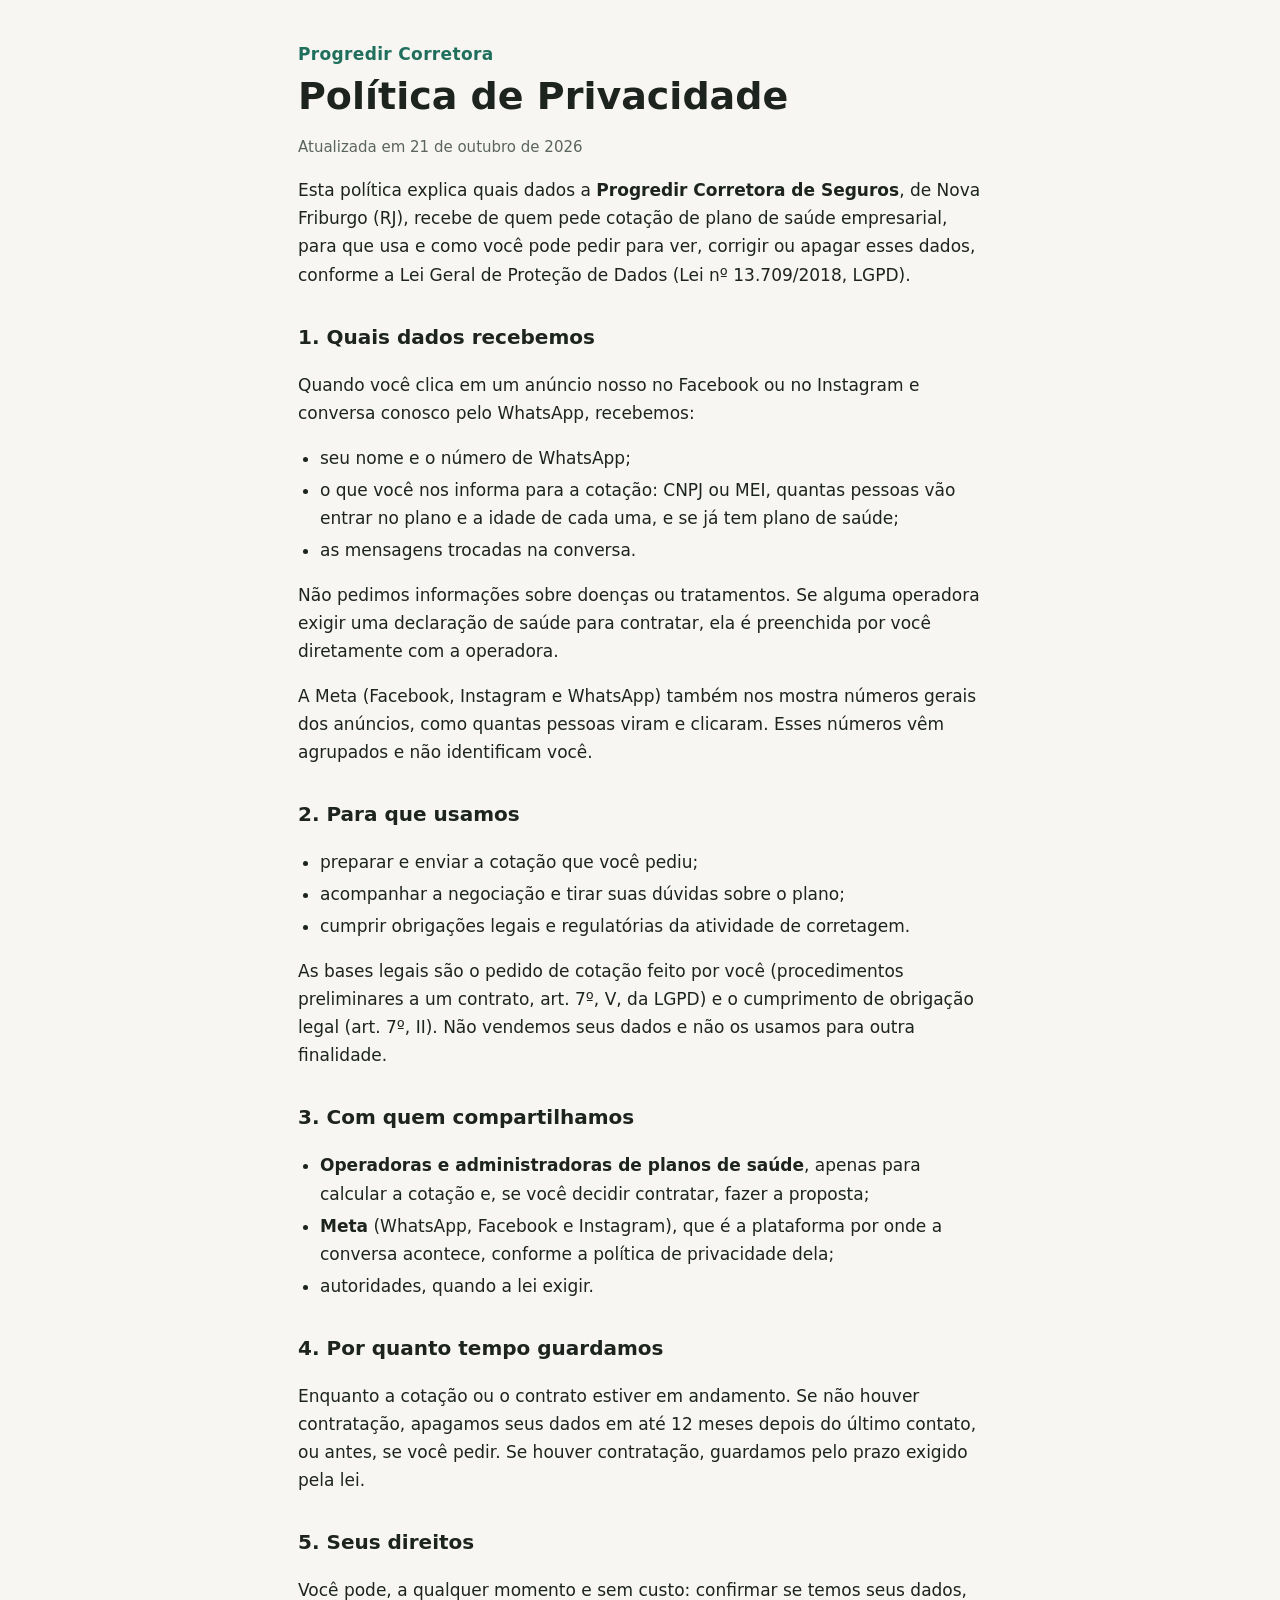
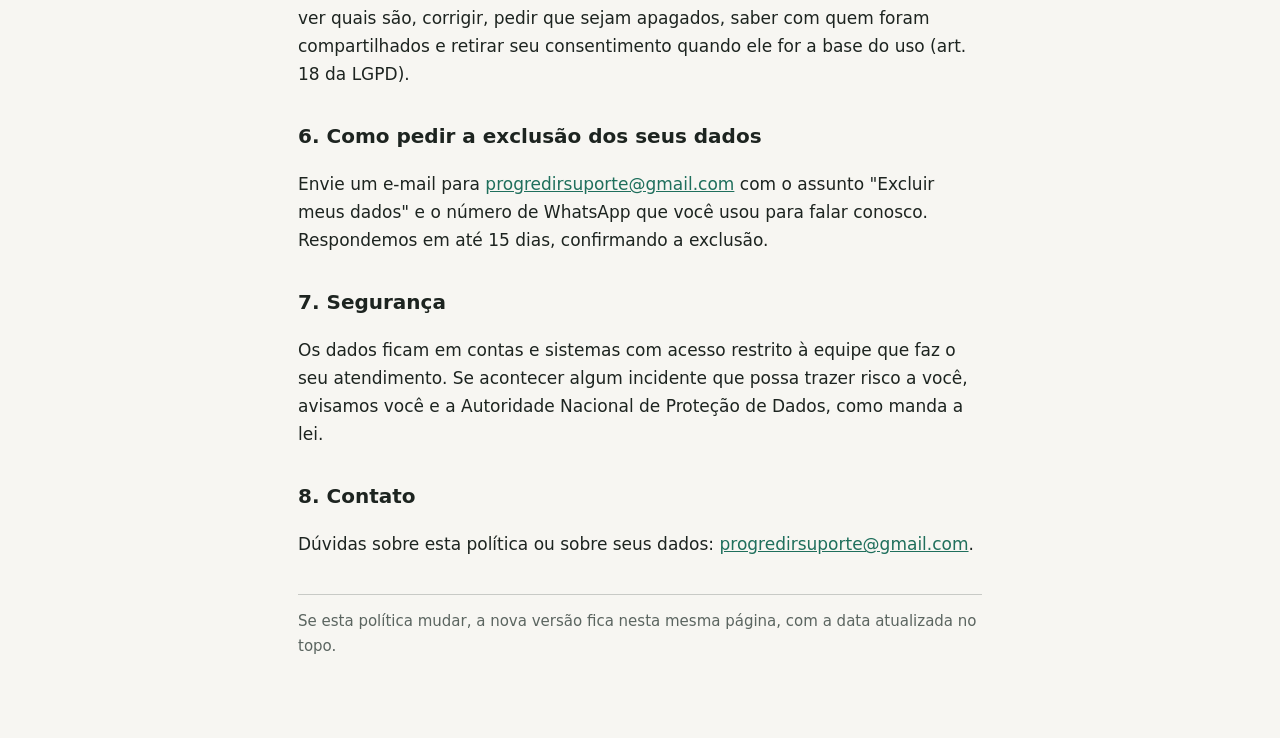
==== privacidade/index.html @ 3217b08e "Pagina da Progredir e politica de privacidade (LGPD) Co-Authored-By: Claude Opus 5.5 <noreply@anthro" ====
<!doctype html>
<html lang="pt-BR">
<head>
<meta charset="utf-8">
<meta name="viewport" content="width=device-width, initial-scale=1">
<title>Política de Privacidade · Progredir Corretora</title>
<meta name="description" content="Como a Progredir Corretora trata os dados de quem pede cotação de plano de saúde empresarial.">
<link rel="stylesheet" href="../estilo.css">
</head>
<body>
<main>
  <p class="marca"><a href="../">Progredir Corretora</a></p>
  <h1>Política de Privacidade</h1>
  <p class="data">Atualizada em 21 de outubro de 2026</p>

  <p>Esta política explica quais dados a <b>Progredir Corretora de Seguros</b>, de Nova Friburgo (RJ), recebe de quem
  pede cotação de plano de saúde empresarial, para que usa e como você pode pedir para ver, corrigir ou apagar esses dados,
  conforme a Lei Geral de Proteção de Dados (Lei nº 13.709/2018, LGPD).</p>

  <h2>1. Quais dados recebemos</h2>
  <p>Quando você clica em um anúncio nosso no Facebook ou no Instagram e conversa conosco pelo WhatsApp, recebemos:</p>
  <ul>
    <li>seu nome e o número de WhatsApp;</li>
    <li>o que você nos informa para a cotação: CNPJ ou MEI, quantas pessoas vão entrar no plano e a idade de cada uma, e se já tem plano de saúde;</li>
    <li>as mensagens trocadas na conversa.</li>
  </ul>
  <p>Não pedimos informações sobre doenças ou tratamentos. Se alguma operadora exigir uma declaração de saúde para contratar,
  ela é preenchida por você diretamente com a operadora.</p>
  <p>A Meta (Facebook, Instagram e WhatsApp) também nos mostra números gerais dos anúncios, como quantas pessoas viram e clicaram.
  Esses números vêm agrupados e não identificam você.</p>

  <h2>2. Para que usamos</h2>
  <ul>
    <li>preparar e enviar a cotação que você pediu;</li>
    <li>acompanhar a negociação e tirar suas dúvidas sobre o plano;</li>
    <li>cumprir obrigações legais e regulatórias da atividade de corretagem.</li>
  </ul>
  <p>As bases legais são o pedido de cotação feito por você (procedimentos preliminares a um contrato, art. 7º, V, da LGPD) e o
  cumprimento de obrigação legal (art. 7º, II). Não vendemos seus dados e não os usamos para outra finalidade.</p>

  <h2>3. Com quem compartilhamos</h2>
  <ul>
    <li><b>Operadoras e administradoras de planos de saúde</b>, apenas para calcular a cotação e, se você decidir contratar, fazer a proposta;</li>
    <li><b>Meta</b> (WhatsApp, Facebook e Instagram), que é a plataforma por onde a conversa acontece, conforme a política de privacidade dela;</li>
    <li>autoridades, quando a lei exigir.</li>
  </ul>

  <h2>4. Por quanto tempo guardamos</h2>
  <p>Enquanto a cotação ou o contrato estiver em andamento. Se não houver contratação, apagamos seus dados em até 12 meses
  depois do último contato, ou antes, se você pedir. Se houver contratação, guardamos pelo prazo exigido pela lei.</p>

  <h2>5. Seus direitos</h2>
  <p>Você pode, a qualquer momento e sem custo: confirmar se temos seus dados, ver quais são, corrigir, pedir que sejam apagados,
  saber com quem foram compartilhados e retirar seu consentimento quando ele for a base do uso (art. 18 da LGPD).</p>

  <h2 id="exclusao">6. Como pedir a exclusão dos seus dados</h2>
  <p>Envie um e-mail para <a href="mailto:progredirsuporte@gmail.com">progredirsuporte@gmail.com</a> com o assunto "Excluir meus dados" e o número de WhatsApp que
  você usou para falar conosco. Respondemos em até 15 dias, confirmando a exclusão.</p>

  <h2>7. Segurança</h2>
  <p>Os dados ficam em contas e sistemas com acesso restrito à equipe que faz o seu atendimento. Se acontecer algum incidente que
  possa trazer risco a você, avisamos você e a Autoridade Nacional de Proteção de Dados, como manda a lei.</p>

  <h2>8. Contato</h2>
  <p>Dúvidas sobre esta política ou sobre seus dados: <a href="mailto:progredirsuporte@gmail.com">progredirsuporte@gmail.com</a>.</p>

  <p class="rodape">Se esta política mudar, a nova versão fica nesta mesma página, com a data atualizada no topo.</p>
</main>
</body>
</html>
---- estilo.css ----
:root { --fundo: #f7f6f2; --texto: #1d2420; --suave: #5b6560; --acento: #1f6f5c; color-scheme: light; }
@media (prefers-color-scheme: dark) { :root { --fundo: #121614; --texto: #e6ece8; --suave: #9aa8a0; --acento: #5cc3a2; color-scheme: dark; } }
* { box-sizing: border-box; }
body { margin: 0; background: var(--fundo); color: var(--texto); font: 17px/1.65 "Segoe UI", system-ui, -apple-system, sans-serif; }
main { max-width: 720px; margin: 0 auto; padding: 40px 18px 64px; }
h1 { font-size: clamp(28px, 5vw, 38px); line-height: 1.2; margin: 6px 0 4px; }
h2 { font-size: 20px; margin: 32px 0 8px; }
a { color: var(--acento); }
ul { padding-left: 22px; }
li + li { margin-top: 4px; }
.marca { margin: 0; font-weight: 700; letter-spacing: .02em; }
.marca a { text-decoration: none; }
.data, .rodape { color: var(--suave); font-size: 15px; }
.rodape { margin-top: 36px; border-top: 1px solid color-mix(in srgb, var(--suave) 30%, transparent); padding-top: 14px; }
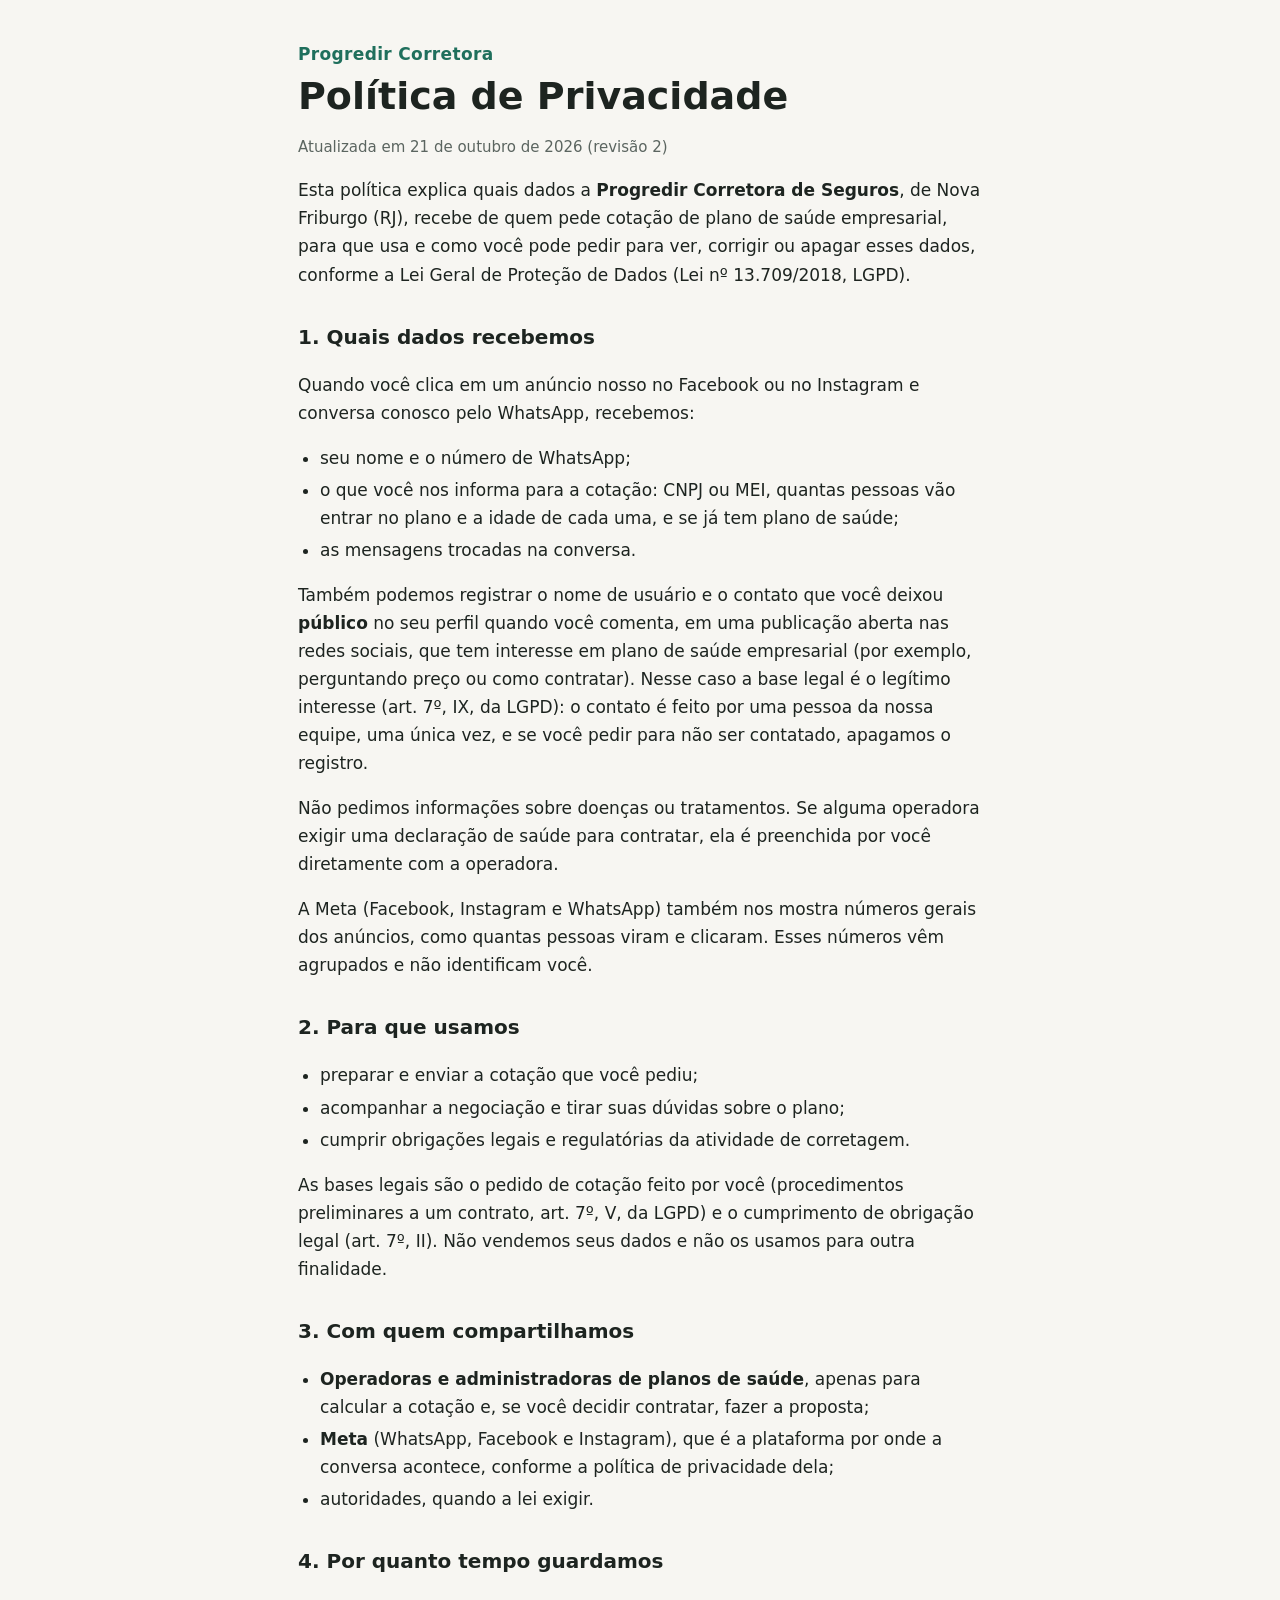
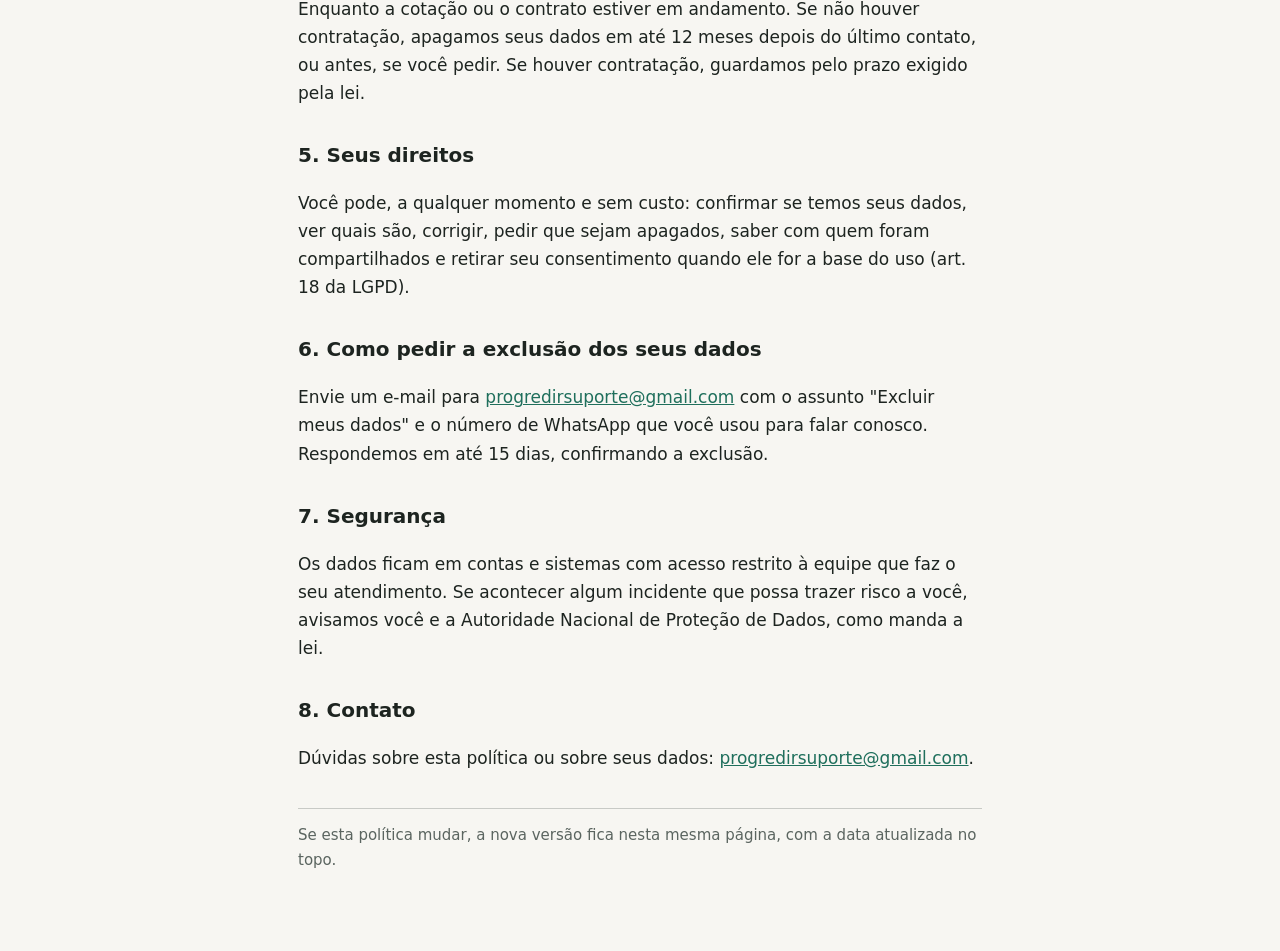
==== commit c2ba8adb: "Politica: contato publico de quem demonstra interesse em comentarios Co-Authored-By: Claude Opus 5.5" ====
--- a/privacidade/index.html
+++ b/privacidade/index.html
@@ -11,7 +11,7 @@
 <main>
   <p class="marca"><a href="../">Progredir Corretora</a></p>
   <h1>Política de Privacidade</h1>
-  <p class="data">Atualizada em 21 de outubro de 2026</p>
+  <p class="data">Atualizada em 21 de outubro de 2026 (revisão 2)</p>
 
   <p>Esta política explica quais dados a <b>Progredir Corretora de Seguros</b>, de Nova Friburgo (RJ), recebe de quem
   pede cotação de plano de saúde empresarial, para que usa e como você pode pedir para ver, corrigir ou apagar esses dados,
@@ -24,6 +24,10 @@
     <li>o que você nos informa para a cotação: CNPJ ou MEI, quantas pessoas vão entrar no plano e a idade de cada uma, e se já tem plano de saúde;</li>
     <li>as mensagens trocadas na conversa.</li>
   </ul>
+  <p>Também podemos registrar o nome de usuário e o contato que você deixou <b>público</b> no seu perfil quando você
+  comenta, em uma publicação aberta nas redes sociais, que tem interesse em plano de saúde empresarial (por exemplo,
+  perguntando preço ou como contratar). Nesse caso a base legal é o legítimo interesse (art. 7º, IX, da LGPD): o contato é
+  feito por uma pessoa da nossa equipe, uma única vez, e se você pedir para não ser contatado, apagamos o registro.</p>
   <p>Não pedimos informações sobre doenças ou tratamentos. Se alguma operadora exigir uma declaração de saúde para contratar,
   ela é preenchida por você diretamente com a operadora.</p>
   <p>A Meta (Facebook, Instagram e WhatsApp) também nos mostra números gerais dos anúncios, como quantas pessoas viram e clicaram.
